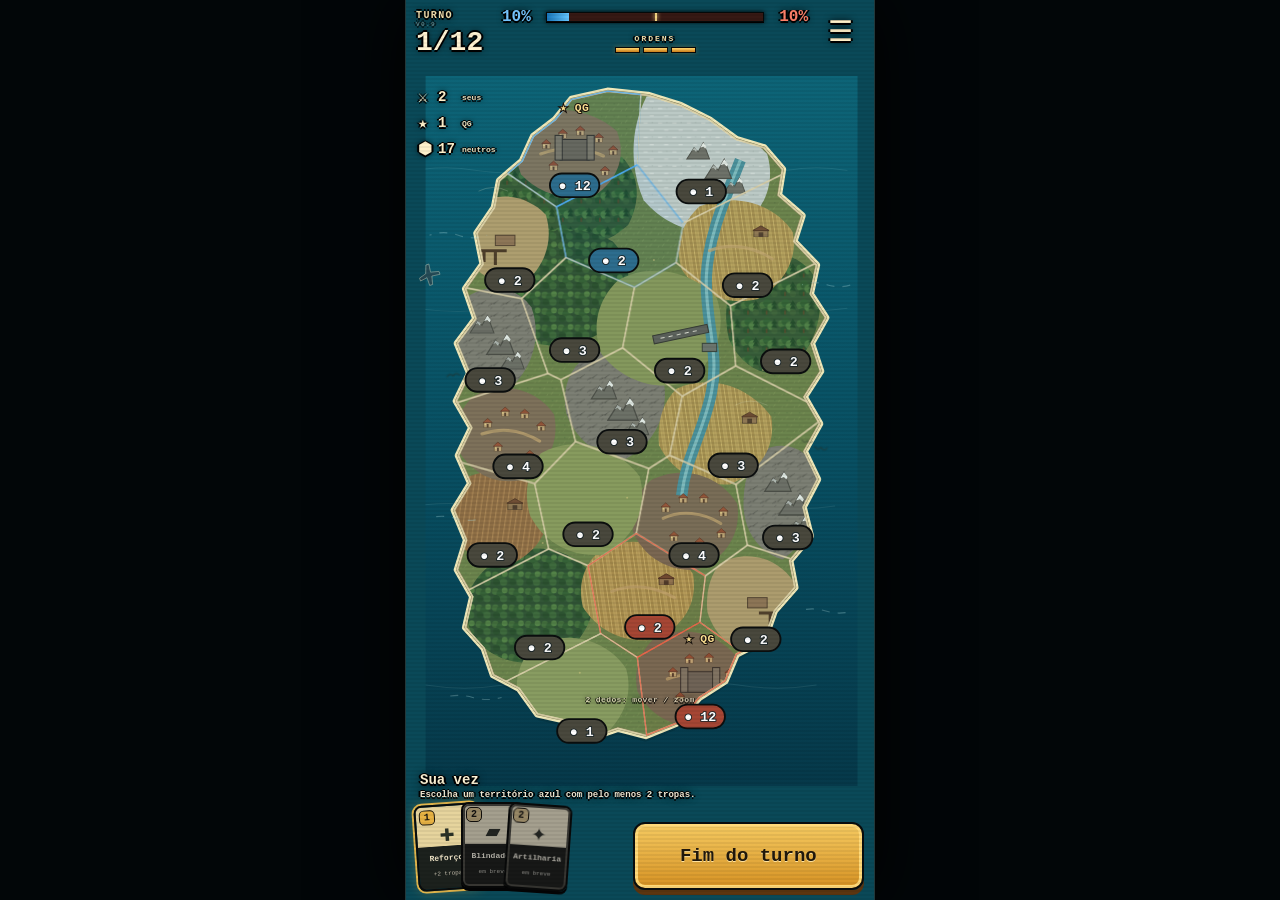
==== index.html @ 914a9487 "V0.9: publicar prototipo de mapa estatico" ====
<!doctype html>
<html lang="pt-BR">
<head>
  <meta charset="utf-8" />
  <meta name="viewport" content="width=device-width, initial-scale=1, viewport-fit=cover" />
  <meta name="theme-color" content="#07141a" />
  <title>FronteiraTurno — V0.9</title>
  <link rel="stylesheet" href="./styles/main.css?v=0.9" />
  <link rel="stylesheet" href="./styles/hud-lite.css?v=0.9" />
  <link rel="stylesheet" href="./styles/map-v07.css?v=0.9" />
  <link rel="stylesheet" href="./styles/map-v071.css?v=0.9" />
  <link rel="stylesheet" href="./styles/map-v08.css?v=0.9" />
  <link rel="stylesheet" href="./styles/map-v081.css?v=0.9" />
  <link rel="stylesheet" href="./styles/map-v082.css?v=0.9" />
  <link rel="stylesheet" href="./styles/map-v09.css?v=0.9" />
</head>
<body>
  <main class="game-shell" id="game">
    <section class="battlefield-panel">
      <div class="map-frame" id="mapFrame">
        <svg id="battleMap" viewBox="0 0 420 690" preserveAspectRatio="xMidYMid meet" role="img" aria-label="Mapa estratégico"></svg>
        <div class="gesture-hint">2 dedos: mover / zoom</div>
      </div>
    </section>

    <header class="hud-top" id="hudTop">
      <section class="turn-card">
        <span>TURNO <em class="build-id">V0.9</em></span>
        <strong id="turnLabel">1/12</strong>
      </section>
      <section class="war-meter" aria-label="Controle territorial">
        <div class="war-score-row">
          <strong class="blue-score" id="blueScore">0%</strong>
          <div class="war-bar"><i id="warBlue"></i><b></b></div>
          <strong class="red-score" id="redScore">0%</strong>
        </div>
        <div class="orders-wrap"><span>ORDENS</span><div class="orders" id="orders"></div></div>
      </section>
      <button class="menu-button" type="button" aria-label="Menu">☰</button>
    </header>

    <section class="objective-strip" id="objectiveStrip" aria-label="Resumo da batalha">
      <div><span>⚔</span><b id="ownedCount">0</b><small>seus</small></div>
      <div><span>★</span><b id="hqCount">1</b><small>QG</small></div>
      <div><span>⬢</span><b id="neutralCount">0</b><small>neutros</small></div>
    </section>

    <section class="action-panel" id="actionPanel">
      <div class="action-copy"><strong id="actionTitle">Sua vez</strong><span id="actionText">Escolha um território azul com pelo menos 2 tropas.</span></div>
      <div class="chance" id="chanceBox" hidden><small>CHANCE</small><strong id="chanceText">—</strong></div>
      <div class="attack-strength" id="attackStrength" hidden>
        <label for="attackTroops">Enviar <strong id="attackTroopsValue">1</strong> de <span id="attackTroopsMax">1</span></label>
        <input id="attackTroops" type="range" min="1" max="1" value="1" step="1" aria-label="Quantidade de tropas movimentadas" />
      </div>
      <button id="attackBtn" class="attack-button" type="button" hidden>ATACAR</button>
    </section>

    <section class="bottom-dock" id="bottomDock">
      <div class="hand" aria-label="Cartas">
        <button class="card card-reinforce" id="reinforceCard" type="button"><span class="cost">1</span><span class="art">✚</span><strong>Reforços</strong><small>+2 tropas</small></button>
        <button class="card" type="button" disabled><span class="cost">2</span><span class="art">▰</span><strong>Blindados</strong><small>em breve</small></button>
        <button class="card" type="button" disabled><span class="cost">2</span><span class="art">✦</span><strong>Artilharia</strong><small>em breve</small></button>
      </div>
      <button id="endTurnBtn" class="end-turn" type="button">Fim do turno</button>
    </section>

    <div class="toast" id="toast" role="status" aria-live="polite"></div>
  </main>
  <script type="module" src="./src/main.js?v=0.9"></script>
</body>
</html>
---- styles/main.css ----
:root{--bg:#061117;--panel:#10191b;--ink:#f4e8c6;--gold:#efb642;--blue:#4faef7;--red:#ed674b}
*{box-sizing:border-box}html,body{margin:0;width:100%;height:100%;overflow:hidden;background:#050c10;color:var(--ink);font-family:"Courier New",monospace}button{font:inherit}body{display:flex;justify-content:center;background:#020608}
.game-shell{width:min(100%,470px);height:100vh;height:100dvh;position:relative;overflow:hidden;background:#073d4b;border-inline:1px solid #22383a;box-shadow:0 0 70px #000}.game-shell:before{content:"";position:absolute;inset:0;pointer-events:none;opacity:.055;background-image:linear-gradient(transparent 50%,#000 50%);background-size:100% 4px;z-index:60}
.battlefield-panel,.map-frame{position:absolute;inset:0;overflow:hidden;overscroll-behavior:none}.battlefield-panel{z-index:1;background:#0a4958}.map-frame{isolation:isolate}.map-frame svg{display:block;width:100%;height:100%;touch-action:none;background:#0a4958;contain:layout paint style;user-select:none;-webkit-user-select:none}.map-frame svg.pinching{cursor:grabbing}
.hud-top{position:absolute;z-index:30;top:max(8px,env(safe-area-inset-top));left:8px;right:8px;display:grid;grid-template-columns:88px 1fr 52px;gap:8px;padding:0;pointer-events:auto}.turn-card,.menu-button,.war-meter,.objective-strip>div,.action-panel,.card,.end-turn{border:2px solid #090d0e;box-shadow:inset 0 0 0 2px #4a4939,0 3px 0 #040607}.turn-card{background:linear-gradient(#1a272af2,#121b1ef2);border-radius:10px;padding:7px;text-align:center;backdrop-filter:blur(2px)}.turn-card span{display:block;font-size:9px;letter-spacing:1.8px;color:#cdbd91}.turn-card .build-id{display:block;font-style:normal;font-size:7px;color:#7f9d9f;margin-top:1px}.turn-card strong{font-size:27px;line-height:1.05}.war-meter{background:linear-gradient(#121d20f2,#0e1719f2);border-radius:10px;padding:8px;backdrop-filter:blur(2px)}.war-score-row{display:grid;grid-template-columns:44px 1fr 44px;gap:6px;align-items:center}.blue-score{color:#77c5ff}.red-score{color:#ff8069;text-align:right}.war-bar{height:13px;border:2px solid #050909;background:#371914;position:relative;overflow:hidden;box-shadow:inset 0 0 8px #000}.war-bar i{display:block;height:100%;background:linear-gradient(90deg,#1876bb,#65c6ff)}.war-bar b{position:absolute;left:50%;top:-2px;width:2px;height:13px;background:#f5d783;box-shadow:0 0 4px #f5d783}.orders-wrap{text-align:center;margin-top:5px}.orders-wrap>span{font-size:9px;color:#cdbd91;letter-spacing:2px}.orders{display:flex;justify-content:center;gap:3px}.orders i{width:28px;height:7px;background:#313431;border:1px solid #070909}.orders i.filled{background:linear-gradient(#ffd56e,#d9861c);box-shadow:0 0 5px #e8a83255}.menu-button{height:48px;align-self:center;border-radius:10px;background:linear-gradient(#1b2221f2,#111817f2);color:#f1ddaa;font-size:24px;backdrop-filter:blur(2px)}
.objective-strip{position:absolute;z-index:28;top:96px;left:10px;display:grid;gap:5px;width:122px;padding:0;pointer-events:none}.objective-strip>div{background:#10191be8;border-radius:8px;padding:5px 7px;display:grid;grid-template-columns:20px 24px 1fr;align-items:center;gap:3px;font-size:11px;backdrop-filter:blur(2px)}.objective-strip small{font-size:8px;color:#bbb99f;white-space:nowrap}
.map-controls{position:absolute;z-index:35;right:9px;top:50%;transform:translateY(-50%);display:grid;gap:5px;justify-items:center}.map-controls button{width:46px;height:48px;border:2px solid #050707;border-radius:9px;background:#111817e8;color:#f5e9ca;font-size:26px;font-weight:900;box-shadow:inset 0 0 0 2px #3d433d,0 3px 0 #020303}.map-controls button:disabled{opacity:.35}.map-controls output{min-width:46px;padding:4px 3px;border-radius:6px;background:#0c1416d9;border:1px solid #41473f;color:#d8c99d;font-size:9px;text-align:center;box-shadow:0 2px 0 #020303}.gesture-hint{position:absolute;z-index:22;left:50%;bottom:194px;transform:translateX(-50%);padding:4px 8px;border-radius:12px;background:#061014a8;border:1px solid #60716c;color:#d7d2b9;font-size:8px;letter-spacing:.4px;pointer-events:none;opacity:.72;white-space:nowrap}
.action-panel{position:absolute;z-index:25;left:10px;right:10px;bottom:102px;min-height:62px;border-radius:11px;background:linear-gradient(#18333be8,#10242ae8);padding:9px 10px;display:grid;grid-template-columns:1fr auto auto;align-items:center;gap:8px;backdrop-filter:blur(2px)}.action-copy strong{display:block;color:#fff3d1;font-size:13px}.action-copy span{display:block;font-size:9px;color:#b9c5bd;margin-top:3px;line-height:1.3}.chance{background:#091214;border:1px solid #3d4b48;border-radius:7px;padding:5px 9px;text-align:center}.chance small{display:block;font-size:7px;color:#aaa}.chance strong{color:#ffd66f}.attack-button{height:42px;border:2px solid #1e0d07;border-radius:8px;background:linear-gradient(#e8653f,#a93222);color:white;font-weight:900;padding:0 13px;box-shadow:inset 0 0 0 2px #ff9877,0 3px 0 #130705}
.bottom-dock{position:absolute;z-index:26;left:10px;right:10px;bottom:max(10px,env(safe-area-inset-bottom));display:grid;grid-template-columns:1fr 1.12fr;gap:10px;align-items:end}.hand{display:flex;align-items:flex-end}.card{width:64px;height:86px;margin-right:-19px;border-radius:8px;background:linear-gradient(#e6d49d 0 48%,#1c211d 49%);color:#f2e7c9;position:relative;transform:rotate(-4deg);padding:4px;border:2px solid #0a0c0c}.card:nth-child(2){transform:translateY(-2px)}.card:nth-child(3){transform:rotate(4deg)}.card:disabled{filter:saturate(.4) brightness(.75)}.card .cost{position:absolute;top:3px;left:3px;background:#e8b344;color:#1b1710;border:1px solid #18130a;border-radius:5px;padding:1px 4px;font-weight:bold;font-size:10px}.card .art{display:grid;place-items:center;height:38px;color:#2a3127;font-size:25px}.card strong{font-size:8px;display:block}.card small{font-size:6px;color:#bfb9a8}.card-reinforce:not(:disabled){box-shadow:0 0 0 2px #e3b64c,0 0 13px #e3b64c55}.end-turn{min-height:68px;border-radius:12px;background:linear-gradient(#f5ca61,#d69223);color:#21180b;font-weight:900;font-size:19px;text-shadow:0 1px #ffe3a0;box-shadow:inset 0 0 0 3px #ffd978,0 5px 0 #5c3510}.end-turn:disabled{filter:grayscale(.7) brightness(.7)}
.wave{fill:none;stroke:#83d2d8;stroke-width:1;opacity:.13;stroke-dasharray:22 14;animation:waveDrift 11s linear infinite}.island-shadow-under{fill:#00171d;opacity:.42}.island-shadow{fill:#5f604b;stroke:#d9d0a5;stroke-width:4;vector-effect:non-scaling-stroke}.coast-foam{fill:none;stroke:#c8f3ef;stroke-width:2;stroke-dasharray:4 5;opacity:.78;vector-effect:non-scaling-stroke}.territory{cursor:pointer;outline:none}.territory-shape{stroke-width:2.4;vector-effect:non-scaling-stroke;transition:stroke-width .12s,stroke-opacity .12s}.owner-tint{opacity:.12;pointer-events:none}.territory-shape.selected{stroke:#fff2ae;stroke-width:5}.territory-shape.valid-target{stroke-dasharray:7 4;animation:targetPulse 1s ease-in-out infinite alternate}.frontline{stroke:#f0b953;stroke-width:2;stroke-dasharray:4 5;opacity:.5;pointer-events:none}.tree{fill:#173d25;stroke:#0b2416;stroke-width:1.5}.building{fill:#b29b76;stroke:#473e32;stroke-width:1.5}.dock{stroke:#312b20;stroke-width:5}.farmline{fill:none;stroke:#554f26;stroke-width:1.8;opacity:.62}.mountain{fill:#949f9d;stroke:#4f5958;stroke-width:1.7}.scrub{fill:#2d4a27}.troop-badge{stroke:#0b0e0e;stroke-width:2}.owner-blue{fill:#2d6d8e}.owner-red{fill:#a64634}.owner-neutral{fill:#49483d}.troop-text{fill:white;font-weight:900;font-size:14px;paint-order:stroke;stroke:#172326;stroke-width:1.7px}.hq-star{fill:#ffe394;font-weight:bold;font-size:12px;paint-order:stroke;stroke:#19120a;stroke-width:3px}.attack-arrow{fill:none;stroke:#7ad4ff;stroke-width:8;stroke-linecap:round;stroke-dasharray:15 7;animation:attackFlow 1.2s linear infinite;pointer-events:none}
.toast{position:absolute;left:50%;bottom:180px;transform:translate(-50%,15px);z-index:50;width:max-content;max-width:86%;padding:9px 12px;border:2px solid #071011;border-radius:8px;background:#14343bdd;color:#f5edcf;font-size:11px;opacity:0;pointer-events:none;transition:.18s}.toast.show{opacity:1;transform:translate(-50%,0)}
@keyframes waveDrift{to{stroke-dashoffset:-72}}@keyframes targetPulse{from{stroke-opacity:.6}to{stroke-opacity:1}}@keyframes attackFlow{to{stroke-dashoffset:-44}}.app-paused .wave,.app-paused .territory-shape.valid-target,.app-paused .attack-arrow{animation-play-state:paused!important}.app-paused *{transition:none!important}@media(prefers-reduced-motion:reduce){.wave,.territory-shape.valid-target,.attack-arrow{animation:none}}@media(max-width:360px){.hud-top{grid-template-columns:76px 1fr 45px}.objective-strip{top:92px;width:110px}.map-controls{right:6px}.map-controls button{width:42px;height:44px}.action-panel{left:6px;right:6px;bottom:96px;grid-template-columns:1fr auto}.attack-button{grid-column:1/-1;width:100%}.bottom-dock{left:6px;right:6px}.card{width:58px;height:80px}.end-turn{font-size:17px}.gesture-hint{bottom:184px}}
---- styles/hud-lite.css ----
/* V0.6 — HUD leve: informação solta sobre o mapa, sem caixas desnecessárias */

.turn-card,
.war-meter,
.objective-strip > div,
.action-panel {
  border: 0 !important;
  background: transparent !important;
  box-shadow: none !important;
  backdrop-filter: none !important;
}

.hud-top {
  grid-template-columns: 76px 1fr 46px;
  gap: 8px;
  left: 10px;
  right: 10px;
  align-items: start;
}

.turn-card {
  padding: 2px 0 0 !important;
  text-align: left;
  min-width: 0;
  text-shadow: 0 2px 0 #000,2px 0 0 #000,-2px 0 0 #000,0 -2px 0 #000,0 0 7px #000;
}
.turn-card span {font-size:10px;letter-spacing:1.4px;color:#f2dfad;font-weight:900}
.turn-card .build-id {font-size:6px;opacity:.72;margin-top:0}
.turn-card strong {display:block;margin-top:1px;font-size:28px;line-height:.98;color:#fff3d3}

.war-meter {padding:1px 2px 0 !important;text-shadow:0 2px 0 #000,2px 0 0 #000,-2px 0 0 #000,0 0 6px #000}
.war-score-row {grid-template-columns:39px 1fr 39px;gap:5px}
.blue-score,.red-score {font-size:16px;line-height:1}
.war-bar {height:10px;border-width:1px;box-shadow:0 1px 0 #000,0 0 5px #000}
.war-bar b {height:10px}
.orders-wrap {margin-top:3px}
.orders-wrap > span {font-size:8px;color:#f2dfad;font-weight:900}
.orders {gap:3px;margin-top:1px}
.orders i {width:25px;height:6px;box-shadow:0 1px 2px #000}

.menu-button {
  width:44px;height:44px;border:0 !important;background:transparent !important;box-shadow:none !important;
  backdrop-filter:none !important;font-size:28px;color:#fff0c8;
  text-shadow:0 2px 0 #000,2px 0 0 #000,-2px 0 0 #000,0 0 7px #000;
}

.objective-strip {top:86px;left:12px;width:auto;gap:4px}
.objective-strip > div {
  padding:0 !important;min-height:22px;grid-template-columns:18px 22px auto;gap:2px;color:#fff1cb;font-weight:900;
  text-shadow:0 2px 0 #000,2px 0 0 #000,-2px 0 0 #000,0 -1px 0 #000,0 0 6px #000;
}
.objective-strip > div > span {font-size:16px}
.objective-strip > div > b {font-size:14px}
.objective-strip small {font-size:8px;color:#efe3c0}

.action-panel {
  left:14px;right:14px;bottom:98px;min-height:0;padding:0 !important;gap:5px 8px;align-items:end;
  grid-template-columns:1fr auto;
  text-shadow:0 2px 0 #000,2px 0 0 #000,-2px 0 0 #000,0 -1px 0 #000,0 0 8px #000;
}
.action-copy {min-width:0}
.action-copy strong {font-size:14px;color:#fff5d7}
.action-copy span {margin-top:2px;font-size:9px;color:#f1ead5;font-weight:700}
.chance {border:0;background:transparent;border-radius:0;padding:0 3px;box-shadow:none;align-self:start}
.chance small {color:#e9dcc0;text-shadow:inherit}
.chance strong {font-size:18px;color:#ff6654;text-shadow:inherit}

.attack-strength {
  grid-column:1 / -1;
  display:grid;
  grid-template-columns:auto minmax(0,1fr);
  align-items:center;
  gap:9px;
  width:100%;
  margin-top:2px;
}
.attack-strength[hidden] {display:none !important}
.attack-strength label {
  white-space:nowrap;
  font-size:10px;
  color:#fff0ce;
  font-weight:900;
  text-shadow:0 2px 0 #000,1px 0 0 #000,-1px 0 0 #000,0 0 5px #000;
}
.attack-strength label strong {font-size:13px;color:#ffd66f}
.attack-strength input[type="range"] {
  width:100%;
  min-width:0;
  height:30px;
  margin:0;
  padding:0;
  background:transparent;
  accent-color:#efb642;
  touch-action:pan-x;
}
.attack-strength input[type="range"]:disabled {
  opacity:.45;
  pointer-events:none;
}
.attack-strength input[type="range"]::-webkit-slider-runnable-track {
  height:7px;
  background:#0b0d0d;
  border:1px solid #020303;
  box-shadow:0 1px 0 #f0e3bd55,0 2px 4px #000;
}
.attack-strength input[type="range"]::-webkit-slider-thumb {
  -webkit-appearance:none;
  appearance:none;
  width:24px;
  height:30px;
  margin-top:-12px;
  border-radius:5px;
  border:2px solid #6b4212;
  background:#f1c358;
  box-shadow:inset 0 0 0 2px #ffe28c,0 2px 3px #000;
}
.attack-strength input[type="range"]::-moz-range-track {
  height:7px;background:#0b0d0d;border:1px solid #020303;box-shadow:0 1px 0 #f0e3bd55,0 2px 4px #000;
}
.attack-strength input[type="range"]::-moz-range-thumb {
  width:20px;height:26px;border-radius:5px;border:2px solid #6b4212;background:#f1c358;box-shadow:inset 0 0 0 2px #ffe28c,0 2px 3px #000;
}

.attack-button {
  grid-column:2;
  justify-self:end;
  min-width:122px;
  box-shadow:0 3px 0 #130705,0 0 7px #0009;
}

.gesture-hint {
  background:transparent;border:0;padding:2px 5px;color:#f4ead0;font-weight:700;
  text-shadow:0 2px 0 #000,1px 0 0 #000,-1px 0 0 #000,0 0 5px #000;
}

@media (max-width:360px) {
  .hud-top {grid-template-columns:68px 1fr 42px}
  .turn-card strong {font-size:25px}
  .objective-strip {top:82px;left:9px}
  .action-panel {left:9px;right:9px;bottom:92px}
  .attack-strength {grid-template-columns:88px minmax(0,1fr);gap:6px}
  .attack-strength label {font-size:9px}
  .attack-button {min-width:108px}
}
---- styles/map-v07.css ----
/* V0.7 — primeira camada visual do mapa orgânico */

.territory-shape{
  stroke-width:2.15;
  stroke-linejoin:round;
  filter:drop-shadow(0 1px 0 #15251f66);
}
.owner-tint{opacity:.075}
.territory-shape.selected{
  stroke:#fff1a3;
  stroke-width:4.2;
}
.territory-shape.valid-target{
  stroke-dasharray:6 4;
}
.terrain-decor{
  pointer-events:none;
  image-rendering:pixelated;
}
.ground-speck{
  fill:#ede4bd;
  opacity:.11;
}
.tree-trunk{fill:#4a3824}
.tree-crown{
  fill:#173e25;
  stroke:#0d2918;
  stroke-width:1.05;
  stroke-linejoin:round;
}
.house-wall{
  fill:#bba376;
  stroke:#554532;
  stroke-width:1;
}
.house-roof{
  stroke:#4c2e24;
  stroke-width:1;
  stroke-linejoin:round;
}
.roof-warm{fill:#8e4c32}
.roof-dark{fill:#5d5143}
.house-door{fill:#4d392a}
.local-road{
  fill:none;
  stroke:#cfb27c;
  stroke-width:4.6;
  stroke-linecap:round;
  opacity:.66;
}
.local-road.faint{
  stroke-width:3.4;
  opacity:.34;
}
.field-patch{
  stroke:#6a5d2e;
  stroke-width:1;
}
.field-0{fill:#b7a251}
.field-1{fill:#8f8344}
.field-line{
  stroke:#d7c979;
  stroke-width:.8;
  opacity:.58;
}
.mountain-main{
  fill:#878d86;
  stroke:#4c524f;
  stroke-width:1.25;
  stroke-linejoin:round;
}
.mountain-shadow{fill:#5e6561;opacity:.85}
.snow-cap{
  fill:#dfe8e5;
  stroke:#879592;
  stroke-width:.65;
}
.snow-rock{fill:#7e8987}
.rock-chip{
  fill:#5d625e;
  stroke:#3f4541;
  stroke-width:.7;
}
.bush{fill:#35582f;stroke:#263e23;stroke-width:.7}

.dock-main,.dock-pier{
  fill:none;
  stroke:#473a28;
  stroke-width:4.2;
  stroke-linecap:square;
}
.dock-pier{stroke-width:2.3}
.port-flag{
  fill:#dbc77c;
  stroke:#4b3d29;
  stroke-width:1.2;
}

.hq-base{
  stroke:#2a2118;
  stroke-width:1.5;
}
.hq-blue{fill:#526c74}
.hq-red{fill:#72534a}
.hq-tower{
  fill:#82745d;
  stroke:#352c24;
  stroke-width:1.2;
}
.hq-roof{fill:#4f4336;stroke:#2c251f;stroke-width:1}
.hq-gate{fill:#241f1c}
.hq-flag{stroke:#33281f;stroke-width:1.2}
.hq-flag-blue{fill:#5bbcff}
.hq-flag-red{fill:#ef735d}

.sea-rock{
  fill:#3c5a5c;
  stroke:#9cc8c4;
  stroke-width:1.2;
  opacity:.82;
}
.foam-mini{
  fill:none;
  stroke:#d3f3ec;
  stroke-width:1.1;
  opacity:.68;
}
.island-shadow-under{opacity:.5}
.island-shadow{
  fill:#5c604d;
  stroke:#d7d0a8;
  stroke-width:3.2;
}
.coast-foam{
  stroke:#d7f5ef;
  stroke-width:1.8;
  stroke-dasharray:3 5;
  opacity:.84;
}
.wave{
  opacity:.105;
  stroke-width:.9;
}
.frontline{
  stroke-width:1.6;
  opacity:.45;
}
.troop-badge{
  stroke-width:1.8;
  filter:drop-shadow(0 2px 1px #0008);
}
.troop-text{
  font-size:13px;
}
.hq-star{
  font-size:11px;
  letter-spacing:.5px;
}
.attack-arrow.transfer-arrow{
  stroke:#9eea7b;
}
---- styles/map-v071.css ----
/* V0.7.1 — sprites externos de terreno */
.terrain-sprite{
  pointer-events:none;
  image-rendering:pixelated;
  shape-rendering:crispEdges;
  filter:drop-shadow(0 2px 0 #10201888);
}
.sprite-hq{filter:drop-shadow(0 3px 1px #0009)}
.sprite-city,.sprite-port{filter:drop-shadow(0 2px 0 #2c241d88)}
.sprite-forest{filter:drop-shadow(0 2px 0 #07170d77)}
.sprite-farm{filter:drop-shadow(0 1px 0 #4b3f2188)}
.sprite-rock,.sprite-snow{filter:drop-shadow(0 2px 0 #30383488)}
.sprite-plains{opacity:.92}

/* O sprite deve enriquecer o terreno sem competir com o contador. */
.terrain-decor{pointer-events:none}
.troop-badge,.troop-text,.hq-star{pointer-events:none}
---- styles/map-v08.css ----
/* V0.8 — território como ambiente, não como sprite central */
.territory-base{shape-rendering:geometricPrecision}
.territory-border{
  stroke-width:1.35;
  stroke-linejoin:round;
  vector-effect:non-scaling-stroke;
  opacity:.82;
}
.territory-border.selected{
  stroke:#fff0a0;
  stroke-width:3.6;
  opacity:1;
}
.territory-border.valid-target{
  stroke-dasharray:5 4;
  stroke-width:2.2;
  animation:targetPulse 1s ease-in-out infinite alternate;
}
.owner-tint{opacity:.055}

.terrain-patch{fill:#e1d1a0;pointer-events:none}
.patch-earth,.patch-mud{fill:#302f24}
.patch-grass{fill:#c8d191}
.patch-loam{fill:#d3bd6d}
.patch-dirt,.patch-clay{fill:#b7825d}
.patch-sand{fill:#e4cf92}
.patch-rock{fill:#4b4d49}
.patch-snow{fill:#eef5f1}

.crop-row{
  stroke:#d7c478;
  stroke-width:1.05;
  opacity:.34;
  vector-effect:non-scaling-stroke;
}
.snow-speck{fill:#f5fbf8;opacity:.36}

.mini-mountain{
  fill:#7b7e75;
  stroke:#50534e;
  stroke-width:.9;
  stroke-linejoin:round;
}
.mini-mountain.mini-snow{fill:#8a9592}
.mini-snowcap{fill:#e8f0ed;stroke:#8d9996;stroke-width:.45}

.industrial-block{
  fill:#6f6858;
  stroke:#3c3a33;
  stroke-width:1;
}
.smokestack{
  fill:#554d43;
  stroke:#342f2a;
  stroke-width:.8;
}
.runway{
  fill:#555b58;
  stroke:#2b302f;
  stroke-width:1.2;
}
.runway-mark{
  stroke:#d8d8c8;
  stroke-width:1.1;
  stroke-dasharray:5 4;
}
.hangar{
  fill:#66706c;
  stroke:#323a37;
  stroke-width:1;
}
.local-dock{
  fill:none;
  stroke:#4a3b28;
  stroke-width:4.2;
  stroke-linecap:square;
}
.warehouse{
  fill:#8a7456;
  stroke:#4f402f;
  stroke-width:1;
}

.v08-hq{
  stroke:#2c2922;
  stroke-width:1.3;
}
.v08-hq.friendly{fill:#4e6974}
.v08-hq.enemy{fill:#735047}
.v08-hq-tower{
  fill:#81745e;
  stroke:#372f27;
  stroke-width:1;
}
.v08-hq-flag{
  stroke:#3b3025;
  stroke-width:1.2;
}
.v08-hq-flag.friendly{fill:#55b9ff}
.v08-hq-flag.enemy{fill:#ef6b58}

.world-road-shadow,.world-road,.world-rail-bed,.world-rail{
  fill:none;
  pointer-events:none;
  vector-effect:non-scaling-stroke;
  stroke-linecap:round;
  stroke-linejoin:round;
}
.world-road-shadow{
  stroke:#443726;
  stroke-width:6;
  opacity:.42;
}
.world-road{
  stroke:#c0a36d;
  stroke-width:3.2;
  opacity:.72;
}
.world-rail-bed{
  stroke:#3e3c36;
  stroke-width:4.5;
  opacity:.65;
}
.world-rail{
  stroke:#b9b5a4;
  stroke-width:1.45;
  stroke-dasharray:2.6 4.6;
  opacity:.88;
}

/* A infraestrutura e a vegetação ficam abaixo dos contadores. */
.terrain-decor,.world-road,.world-road-shadow,.world-rail,.world-rail-bed{pointer-events:none}
.troop-badge{filter:drop-shadow(0 2px 1px #0009)}
.hq-star{paint-order:stroke;stroke:#19130d;stroke-width:3px}

@media(max-width:360px){
  .territory-border{stroke-width:1.15}
  .territory-border.selected{stroke-width:3.2}
}
---- styles/map-v081.css ----
/* V0.8.1 — otimização mobile: menos filtros/animações, mesmos biomas */
.v081-crop-fill{opacity:.72;pointer-events:none}
.v081-terrain-layer use{shape-rendering:crispEdges}
.v081-wave{opacity:.075}

/* Seleção continua clara sem blur/filtro GPU. */
.territory-border.selected{
  stroke:#fff0a0;
  stroke-width:3.2;
  opacity:1;
  filter:none;
}
.territory-border.valid-target{
  animation:none;
  stroke-dasharray:5 5;
}

/* Drop-shadows em dezenas de elementos pesam no SVG móvel. */
.troop-badge,
.terrain-sprite,
.sprite-hq,
.sprite-city,
.sprite-port,
.sprite-forest,
.sprite-farm,
.sprite-rock,
.sprite-snow{
  filter:none!important;
}
.hq-star{
  paint-order:stroke;
  stroke:#19130d;
  stroke-width:2px;
}

/* Infraestrutura simples e contínua, sem efeitos extras. */
.world-road-shadow{opacity:.28;stroke-width:5}
.world-road{opacity:.7;stroke-width:3}
.world-rail-bed{opacity:.5;stroke-width:4}
.world-rail{opacity:.8}

@media(max-width:480px){
  .coast-foam{opacity:.58;stroke-dasharray:5 7}
  .wave{opacity:.07}
  .sea-rock{opacity:.68}
  .frontline{opacity:.4}
}
---- styles/map-v082.css ----
/* V0.8.2 — floresta, fazenda e cidade mais vivas sem infraestrutura global */
.v082-terrain-layer use{
  shape-rendering:geometricPrecision;
  pointer-events:none;
}

/* A textura-base fica discreta; a identidade vem das massas internas. */
.terrain-forest{opacity:1}
.terrain-farm{opacity:1}
.terrain-city{opacity:1}

/* Nenhuma linha de infraestrutura global deve aparecer nesta versão. */
.world-road,
.world-road-shadow,
.world-rail,
.world-rail-bed{
  display:none!important;
}

/* Mantém leitura forte no mobile sem efeitos GPU. */
.territory-border{
  stroke-width:1.25;
  opacity:.8;
}
.territory-border.selected{
  stroke-width:3.1;
  filter:none;
}
.territory-border.valid-target{
  animation:none;
  stroke-dasharray:5 5;
}

/* Construções locais têm contraste, mas sem sombra pesada. */
.industrial-block,
.smokestack,
.runway,
.hangar,
.warehouse,
.v08-hq,
.v08-hq-tower{
  vector-effect:non-scaling-stroke;
}

@media(max-width:480px){
  .v082-terrain-layer use{shape-rendering:crispEdges}
  .territory-border{stroke-width:1.1}
  .territory-border.selected{stroke-width:2.8}
  .frontline{opacity:.34}
}
---- styles/map-v09.css ----
/* V0.9 — mapa estático premium + camadas jogáveis leves */
.v09-static-map{pointer-events:none}
.v09-hit-shape{pointer-events:all}
.v09-owner-tint{opacity:.055;pointer-events:none}
.v09-border{
  stroke-width:1.35;
  stroke-linejoin:round;
  vector-effect:non-scaling-stroke;
  opacity:.8;
}
.v09-border.selected{
  stroke:#fff1a3;
  stroke-width:3.25;
  opacity:1;
  filter:none;
}
.v09-border.valid-target{
  stroke-dasharray:5 5;
  stroke-width:2.15;
  opacity:.95;
  animation:none;
}
.v09-frontline{opacity:.34}

/* O ambiente é visual apenas: nenhum elemento intercepta toque. */
.v09-environment{pointer-events:none}
.v09-sea-streak{
  fill:none;
  stroke:#a6d5d8;
  stroke-width:1.15;
  stroke-dasharray:8 8;
  opacity:.32;
  vector-effect:non-scaling-stroke;
}
.v09-wind-line{
  fill:none;
  stroke:#dce6c9;
  stroke-width:1;
  stroke-linecap:round;
  opacity:.12;
  vector-effect:non-scaling-stroke;
}
.v09-plane{opacity:.62}
.v09-plane-body{
  fill:#36434a;
  stroke:#d4d3bd;
  stroke-width:.75;
  vector-effect:non-scaling-stroke;
}
.v09-birds{fill:none;stroke:#26352e;stroke-width:1.1;stroke-linecap:round;opacity:.56;vector-effect:non-scaling-stroke}

/* A arte é estática e os overlays não recebem filtros pesados. */
.v09-static-layer,.v09-interaction-layer,.v09-border-layer,.v09-frontline-layer,.v09-action-layer,.v09-badge-layer{filter:none}
.v09-badge-layer .troop-badge{filter:none!important}
.v09-badge-layer .hq-star{paint-order:stroke;stroke:#19130d;stroke-width:2px}

@media(max-width:480px){
  .v09-owner-tint{opacity:.045}
  .v09-border{stroke-width:1.15}
  .v09-border.selected{stroke-width:3}
  .v09-plane{opacity:.52}
  .v09-birds{opacity:.48}
  .v09-sea-streak{opacity:.25}
}
@media(prefers-reduced-motion:reduce){
  .v09-environment{display:none}
}
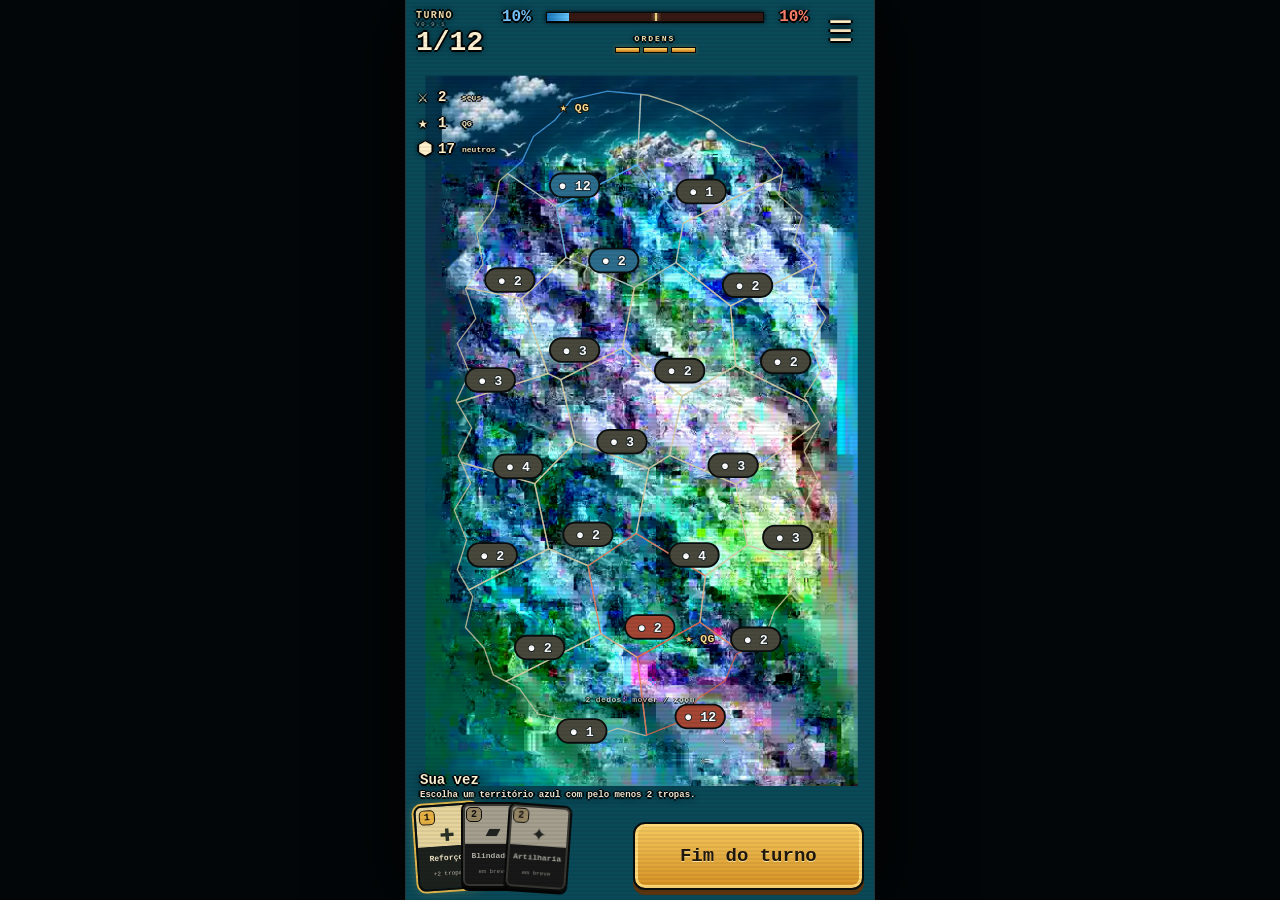
==== commit 95812140: "V0.9.1: publicar mapa premium no jogo" ====
--- a/index.html
+++ b/index.html
@@ -4,15 +4,16 @@
   <meta charset="utf-8" />
   <meta name="viewport" content="width=device-width, initial-scale=1, viewport-fit=cover" />
   <meta name="theme-color" content="#07141a" />
-  <title>FronteiraTurno — V0.9</title>
-  <link rel="stylesheet" href="./styles/main.css?v=0.9" />
-  <link rel="stylesheet" href="./styles/hud-lite.css?v=0.9" />
-  <link rel="stylesheet" href="./styles/map-v07.css?v=0.9" />
-  <link rel="stylesheet" href="./styles/map-v071.css?v=0.9" />
-  <link rel="stylesheet" href="./styles/map-v08.css?v=0.9" />
-  <link rel="stylesheet" href="./styles/map-v081.css?v=0.9" />
-  <link rel="stylesheet" href="./styles/map-v082.css?v=0.9" />
-  <link rel="stylesheet" href="./styles/map-v09.css?v=0.9" />
+  <title>FronteiraTurno — V0.9.1</title>
+  <link rel="stylesheet" href="./styles/main.css?v=0.9.1" />
+  <link rel="stylesheet" href="./styles/hud-lite.css?v=0.9.1" />
+  <link rel="stylesheet" href="./styles/map-v07.css?v=0.9.1" />
+  <link rel="stylesheet" href="./styles/map-v071.css?v=0.9.1" />
+  <link rel="stylesheet" href="./styles/map-v08.css?v=0.9.1" />
+  <link rel="stylesheet" href="./styles/map-v081.css?v=0.9.1" />
+  <link rel="stylesheet" href="./styles/map-v082.css?v=0.9.1" />
+  <link rel="stylesheet" href="./styles/map-v09.css?v=0.9.1" />
+  <link rel="stylesheet" href="./styles/map-v091.css?v=0.9.1" />
 </head>
 <body>
   <main class="game-shell" id="game">
@@ -25,7 +26,7 @@
 
     <header class="hud-top" id="hudTop">
       <section class="turn-card">
-        <span>TURNO <em class="build-id">V0.9</em></span>
+        <span>TURNO <em class="build-id">V0.9.1</em></span>
         <strong id="turnLabel">1/12</strong>
       </section>
       <section class="war-meter" aria-label="Controle territorial">
@@ -66,6 +67,6 @@
 
     <div class="toast" id="toast" role="status" aria-live="polite"></div>
   </main>
-  <script type="module" src="./src/main.js?v=0.9"></script>
+  <script type="module" src="./src/main.js?v=0.9.1"></script>
 </body>
-</html>
+</html>
--- a/styles/map-v091.css
+++ b/styles/map-v091.css
@@ -0,0 +1,29 @@
+/* V0.9.1 — mapa premium raster único + overlays jogáveis */
+.v091-static-map{pointer-events:none;image-rendering:auto}
+.v091-owner-tint{pointer-events:none}
+.v091-border{
+  stroke-width:1.35;
+  stroke-linejoin:round;
+  vector-effect:non-scaling-stroke;
+  opacity:.78;
+}
+.v091-border.selected{
+  stroke:#fff1a3;
+  stroke-width:3.2;
+  opacity:1;
+  filter:none;
+}
+.v091-border.valid-target{
+  stroke-dasharray:5 5;
+  stroke-width:2.1;
+  opacity:.95;
+  animation:none;
+}
+.v091-static-layer,.v091-environment,.v091-interaction-layer,.v091-border-layer,.v091-frontline-layer,.v091-action-layer,.v091-badge-layer{filter:none}
+.v091-environment{display:none}
+.v091-badge-layer .troop-badge{filter:none!important}
+.v091-badge-layer .hq-star{paint-order:stroke;stroke:#19130d;stroke-width:2px}
+@media(max-width:480px){
+  .v091-border{stroke-width:1.15}
+  .v091-border.selected{stroke-width:3}
+}
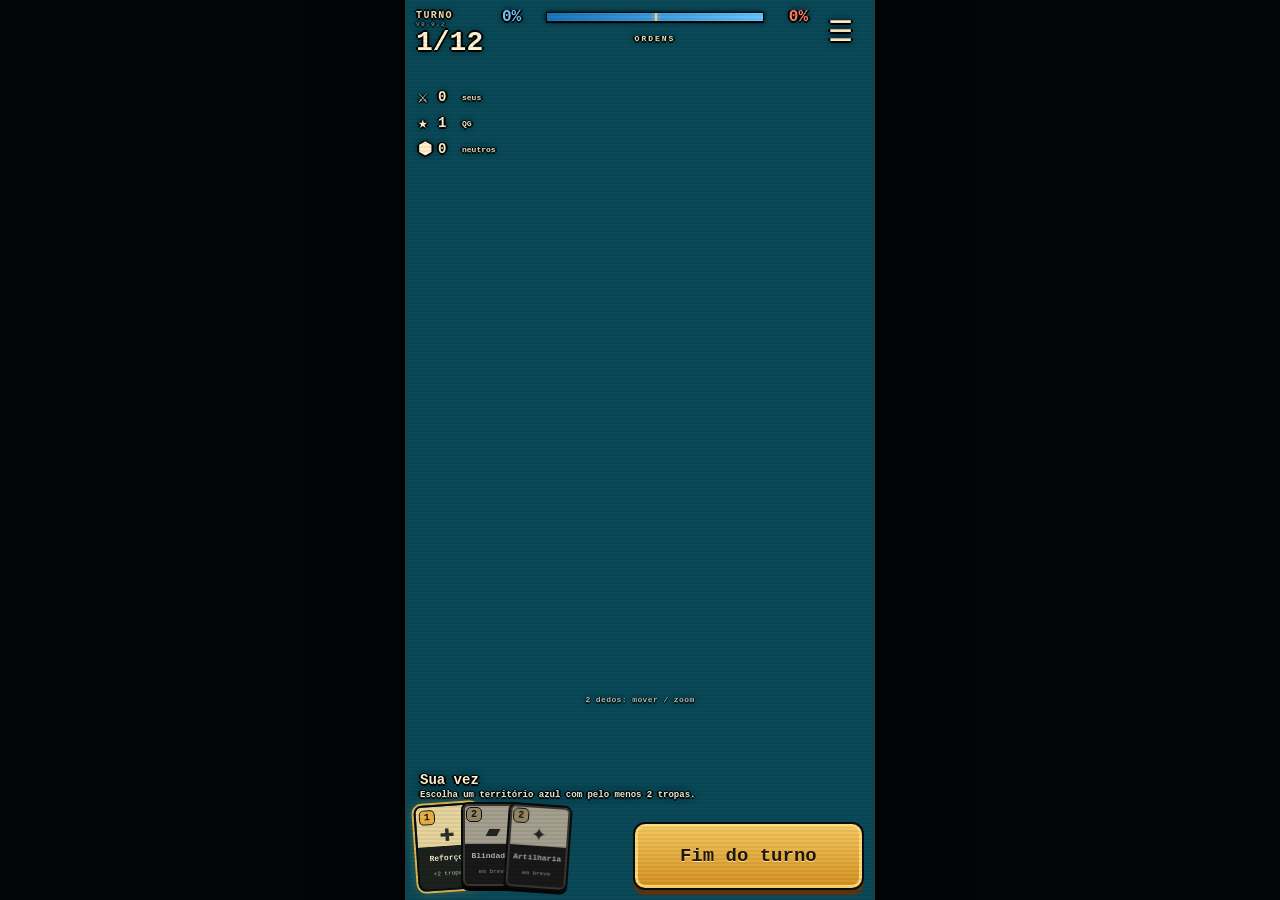
==== commit a7fd6fc0: "V0.9.2: publicar mapa-base único estável" ====
--- a/index.html
+++ b/index.html
@@ -4,16 +4,17 @@
   <meta charset="utf-8" />
   <meta name="viewport" content="width=device-width, initial-scale=1, viewport-fit=cover" />
   <meta name="theme-color" content="#07141a" />
-  <title>FronteiraTurno — V0.9.1</title>
-  <link rel="stylesheet" href="./styles/main.css?v=0.9.1" />
-  <link rel="stylesheet" href="./styles/hud-lite.css?v=0.9.1" />
-  <link rel="stylesheet" href="./styles/map-v07.css?v=0.9.1" />
-  <link rel="stylesheet" href="./styles/map-v071.css?v=0.9.1" />
-  <link rel="stylesheet" href="./styles/map-v08.css?v=0.9.1" />
-  <link rel="stylesheet" href="./styles/map-v081.css?v=0.9.1" />
-  <link rel="stylesheet" href="./styles/map-v082.css?v=0.9.1" />
-  <link rel="stylesheet" href="./styles/map-v09.css?v=0.9.1" />
-  <link rel="stylesheet" href="./styles/map-v091.css?v=0.9.1" />
+  <title>FronteiraTurno — V0.9.2</title>
+  <link rel="stylesheet" href="./styles/main.css?v=0.9.2" />
+  <link rel="stylesheet" href="./styles/hud-lite.css?v=0.9.2" />
+  <link rel="stylesheet" href="./styles/map-v07.css?v=0.9.2" />
+  <link rel="stylesheet" href="./styles/map-v071.css?v=0.9.2" />
+  <link rel="stylesheet" href="./styles/map-v08.css?v=0.9.2" />
+  <link rel="stylesheet" href="./styles/map-v081.css?v=0.9.2" />
+  <link rel="stylesheet" href="./styles/map-v082.css?v=0.9.2" />
+  <link rel="stylesheet" href="./styles/map-v09.css?v=0.9.2" />
+  <link rel="stylesheet" href="./styles/map-v091.css?v=0.9.2" />
+  <link rel="stylesheet" href="./styles/map-v092.css?v=0.9.2" />
 </head>
 <body>
   <main class="game-shell" id="game">
@@ -26,7 +27,7 @@
 
     <header class="hud-top" id="hudTop">
       <section class="turn-card">
-        <span>TURNO <em class="build-id">V0.9.1</em></span>
+        <span>TURNO <em class="build-id">V0.9.2</em></span>
         <strong id="turnLabel">1/12</strong>
       </section>
       <section class="war-meter" aria-label="Controle territorial">
@@ -67,6 +68,6 @@
 
     <div class="toast" id="toast" role="status" aria-live="polite"></div>
   </main>
-  <script type="module" src="./src/main.js?v=0.9.1"></script>
+  <script type="module" src="./src/main-v092.js?v=0.9.2"></script>
 </body>
 </html>
--- a/styles/map-v092.css
+++ b/styles/map-v092.css
@@ -0,0 +1,4 @@
+/* V0.9.2 — mapa-base único e estável */
+.v091-static-map{display:none!important}
+.v092-static-map{pointer-events:none;image-rendering:auto}
+.v091-environment{display:none!important}
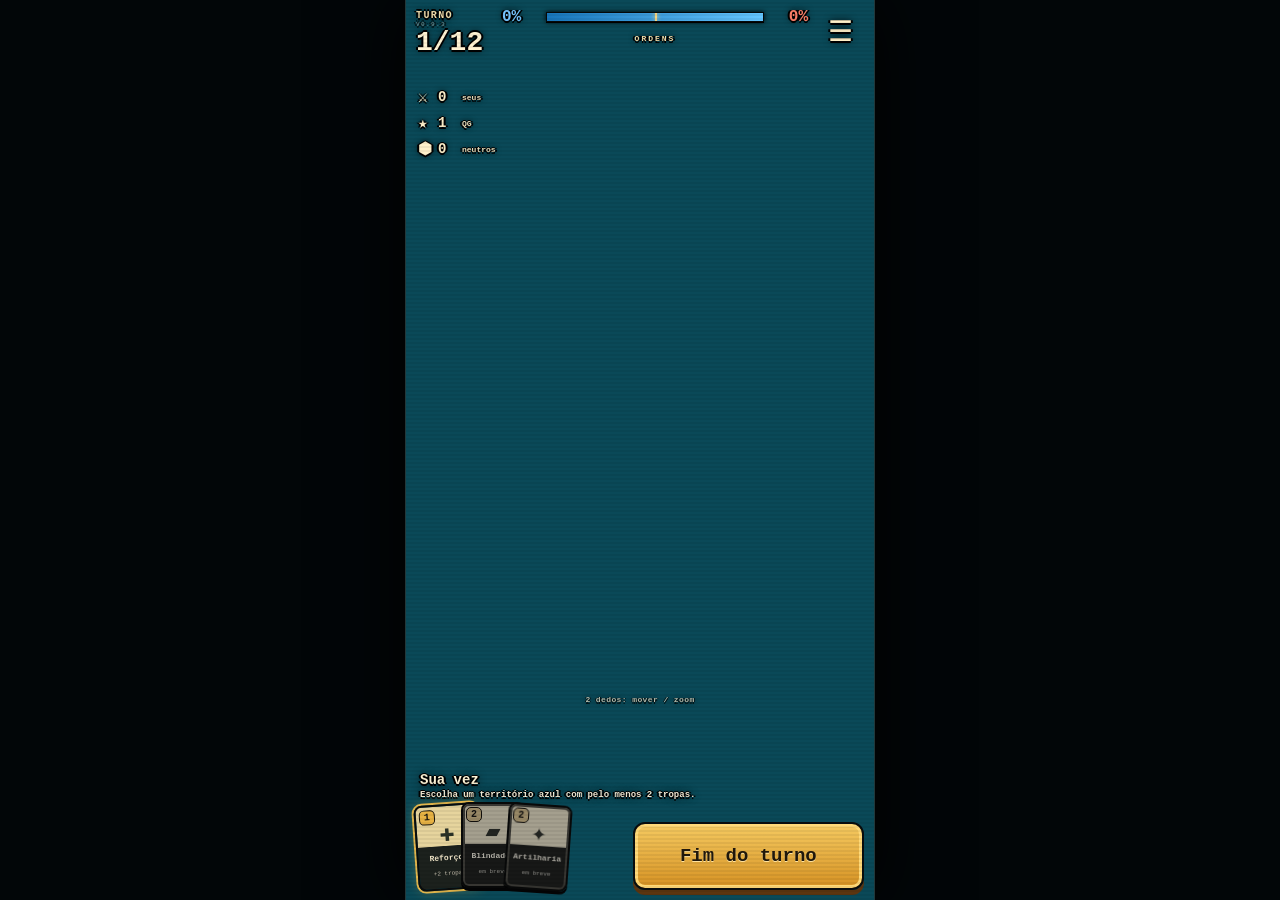
==== commit d5c844c2: "V0.9.3: substituir mapa corrompido por WebP binário real" ====
--- a/index.html
+++ b/index.html
@@ -4,17 +4,17 @@
   <meta charset="utf-8" />
   <meta name="viewport" content="width=device-width, initial-scale=1, viewport-fit=cover" />
   <meta name="theme-color" content="#07141a" />
-  <title>FronteiraTurno — V0.9.2</title>
-  <link rel="stylesheet" href="./styles/main.css?v=0.9.2" />
-  <link rel="stylesheet" href="./styles/hud-lite.css?v=0.9.2" />
-  <link rel="stylesheet" href="./styles/map-v07.css?v=0.9.2" />
-  <link rel="stylesheet" href="./styles/map-v071.css?v=0.9.2" />
-  <link rel="stylesheet" href="./styles/map-v08.css?v=0.9.2" />
-  <link rel="stylesheet" href="./styles/map-v081.css?v=0.9.2" />
-  <link rel="stylesheet" href="./styles/map-v082.css?v=0.9.2" />
-  <link rel="stylesheet" href="./styles/map-v09.css?v=0.9.2" />
-  <link rel="stylesheet" href="./styles/map-v091.css?v=0.9.2" />
-  <link rel="stylesheet" href="./styles/map-v092.css?v=0.9.2" />
+  <title>FronteiraTurno — V0.9.3</title>
+  <link rel="stylesheet" href="./styles/main.css?v=0.9.3" />
+  <link rel="stylesheet" href="./styles/hud-lite.css?v=0.9.3" />
+  <link rel="stylesheet" href="./styles/map-v07.css?v=0.9.3" />
+  <link rel="stylesheet" href="./styles/map-v071.css?v=0.9.3" />
+  <link rel="stylesheet" href="./styles/map-v08.css?v=0.9.3" />
+  <link rel="stylesheet" href="./styles/map-v081.css?v=0.9.3" />
+  <link rel="stylesheet" href="./styles/map-v082.css?v=0.9.3" />
+  <link rel="stylesheet" href="./styles/map-v09.css?v=0.9.3" />
+  <link rel="stylesheet" href="./styles/map-v091.css?v=0.9.3" />
+  <link rel="stylesheet" href="./styles/map-v092.css?v=0.9.3" />
 </head>
 <body>
   <main class="game-shell" id="game">
@@ -27,7 +27,7 @@
 
     <header class="hud-top" id="hudTop">
       <section class="turn-card">
-        <span>TURNO <em class="build-id">V0.9.2</em></span>
+        <span>TURNO <em class="build-id">V0.9.3</em></span>
         <strong id="turnLabel">1/12</strong>
       </section>
       <section class="war-meter" aria-label="Controle territorial">
@@ -68,6 +68,6 @@
 
     <div class="toast" id="toast" role="status" aria-live="polite"></div>
   </main>
-  <script type="module" src="./src/main-v092.js?v=0.9.2"></script>
+  <script type="module" src="./src/main-v093.js?v=0.9.3"></script>
 </body>
-</html>+</html>
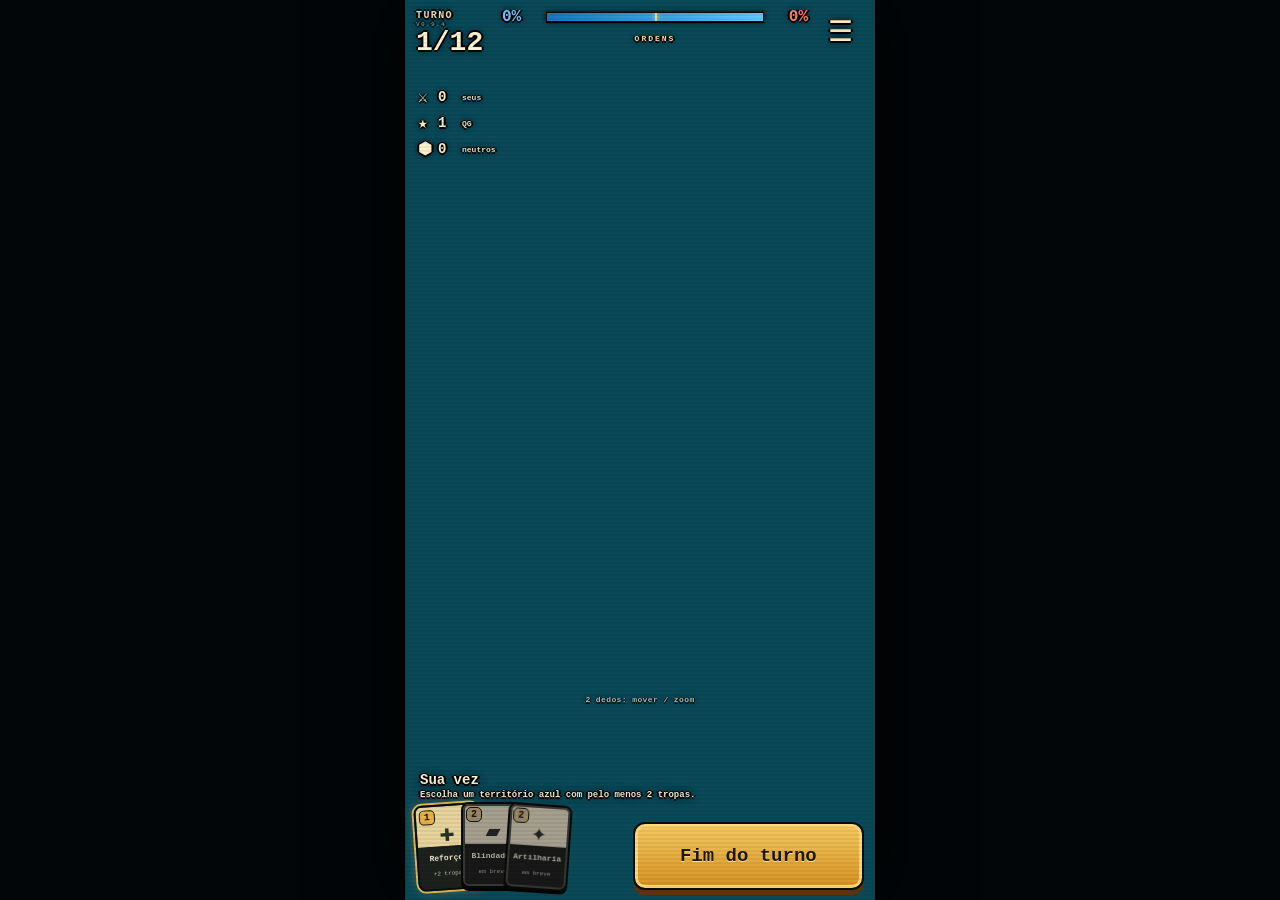
==== commit df03bf84: "V0.9.4: publicar mapa corrigido" ====
--- a/index.html
+++ b/index.html
@@ -4,17 +4,17 @@
   <meta charset="utf-8" />
   <meta name="viewport" content="width=device-width, initial-scale=1, viewport-fit=cover" />
   <meta name="theme-color" content="#07141a" />
-  <title>FronteiraTurno — V0.9.3</title>
-  <link rel="stylesheet" href="./styles/main.css?v=0.9.3" />
-  <link rel="stylesheet" href="./styles/hud-lite.css?v=0.9.3" />
-  <link rel="stylesheet" href="./styles/map-v07.css?v=0.9.3" />
-  <link rel="stylesheet" href="./styles/map-v071.css?v=0.9.3" />
-  <link rel="stylesheet" href="./styles/map-v08.css?v=0.9.3" />
-  <link rel="stylesheet" href="./styles/map-v081.css?v=0.9.3" />
-  <link rel="stylesheet" href="./styles/map-v082.css?v=0.9.3" />
-  <link rel="stylesheet" href="./styles/map-v09.css?v=0.9.3" />
-  <link rel="stylesheet" href="./styles/map-v091.css?v=0.9.3" />
-  <link rel="stylesheet" href="./styles/map-v092.css?v=0.9.3" />
+  <title>FronteiraTurno — V0.9.4</title>
+  <link rel="stylesheet" href="./styles/main.css?v=0.9.4" />
+  <link rel="stylesheet" href="./styles/hud-lite.css?v=0.9.4" />
+  <link rel="stylesheet" href="./styles/map-v07.css?v=0.9.4" />
+  <link rel="stylesheet" href="./styles/map-v071.css?v=0.9.4" />
+  <link rel="stylesheet" href="./styles/map-v08.css?v=0.9.4" />
+  <link rel="stylesheet" href="./styles/map-v081.css?v=0.9.4" />
+  <link rel="stylesheet" href="./styles/map-v082.css?v=0.9.4" />
+  <link rel="stylesheet" href="./styles/map-v09.css?v=0.9.4" />
+  <link rel="stylesheet" href="./styles/map-v091.css?v=0.9.4" />
+  <link rel="stylesheet" href="./styles/map-v092.css?v=0.9.4" />
 </head>
 <body>
   <main class="game-shell" id="game">
@@ -27,7 +27,7 @@
 
     <header class="hud-top" id="hudTop">
       <section class="turn-card">
-        <span>TURNO <em class="build-id">V0.9.3</em></span>
+        <span>TURNO <em class="build-id">V0.9.4</em></span>
         <strong id="turnLabel">1/12</strong>
       </section>
       <section class="war-meter" aria-label="Controle territorial">
@@ -68,6 +68,6 @@
 
     <div class="toast" id="toast" role="status" aria-live="polite"></div>
   </main>
-  <script type="module" src="./src/main-v093.js?v=0.9.3"></script>
+  <script type="module" src="./src/main-v094.js?v=0.9.4"></script>
 </body>
 </html>
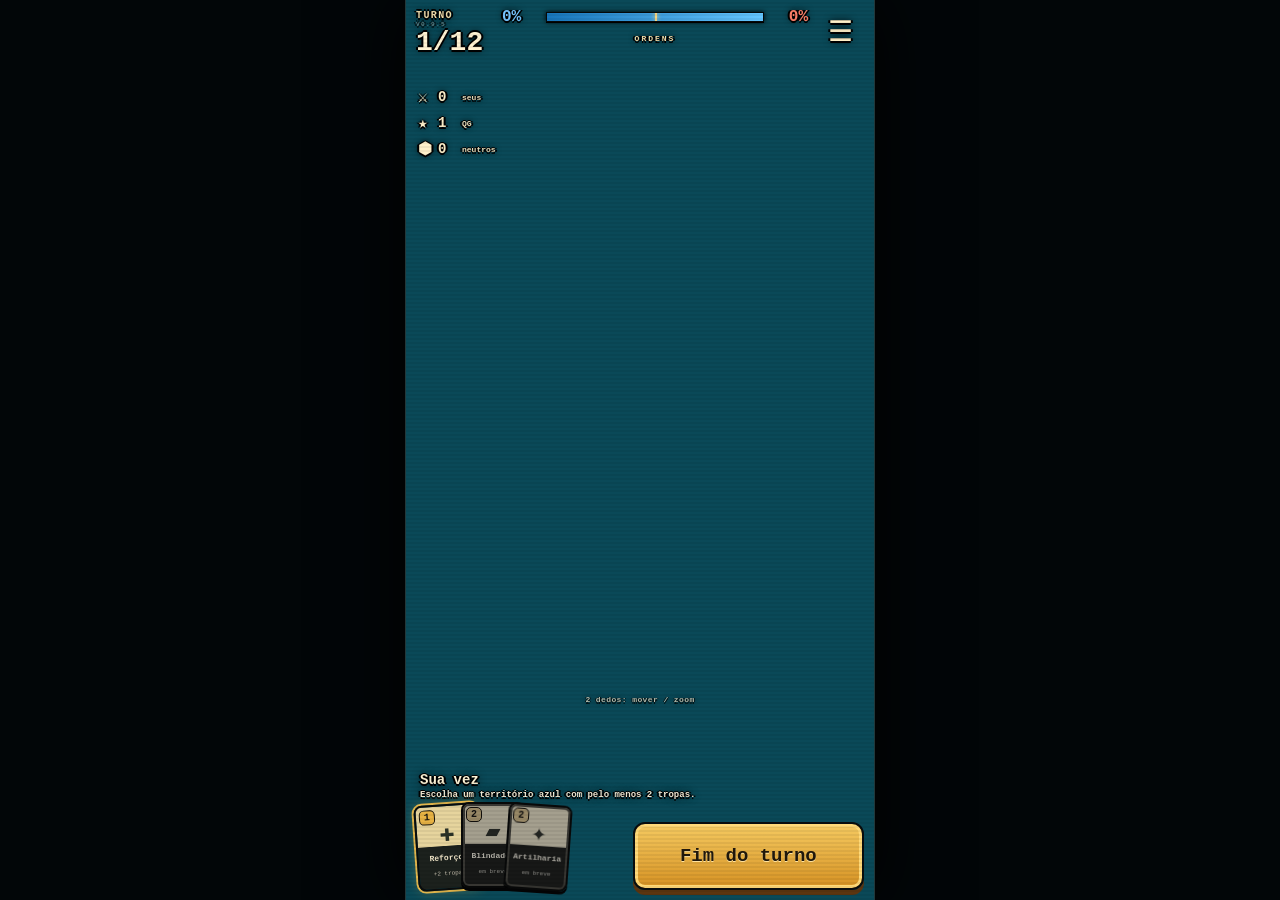
==== commit 05ca1c37: "V0.9.5: publicar correção definitiva do mapa" ====
--- a/index.html
+++ b/index.html
@@ -4,17 +4,17 @@
   <meta charset="utf-8" />
   <meta name="viewport" content="width=device-width, initial-scale=1, viewport-fit=cover" />
   <meta name="theme-color" content="#07141a" />
-  <title>FronteiraTurno — V0.9.4</title>
-  <link rel="stylesheet" href="./styles/main.css?v=0.9.4" />
-  <link rel="stylesheet" href="./styles/hud-lite.css?v=0.9.4" />
-  <link rel="stylesheet" href="./styles/map-v07.css?v=0.9.4" />
-  <link rel="stylesheet" href="./styles/map-v071.css?v=0.9.4" />
-  <link rel="stylesheet" href="./styles/map-v08.css?v=0.9.4" />
-  <link rel="stylesheet" href="./styles/map-v081.css?v=0.9.4" />
-  <link rel="stylesheet" href="./styles/map-v082.css?v=0.9.4" />
-  <link rel="stylesheet" href="./styles/map-v09.css?v=0.9.4" />
-  <link rel="stylesheet" href="./styles/map-v091.css?v=0.9.4" />
-  <link rel="stylesheet" href="./styles/map-v092.css?v=0.9.4" />
+  <title>FronteiraTurno — V0.9.5</title>
+  <link rel="stylesheet" href="./styles/main.css?v=0.9.5" />
+  <link rel="stylesheet" href="./styles/hud-lite.css?v=0.9.5" />
+  <link rel="stylesheet" href="./styles/map-v07.css?v=0.9.5" />
+  <link rel="stylesheet" href="./styles/map-v071.css?v=0.9.5" />
+  <link rel="stylesheet" href="./styles/map-v08.css?v=0.9.5" />
+  <link rel="stylesheet" href="./styles/map-v081.css?v=0.9.5" />
+  <link rel="stylesheet" href="./styles/map-v082.css?v=0.9.5" />
+  <link rel="stylesheet" href="./styles/map-v09.css?v=0.9.5" />
+  <link rel="stylesheet" href="./styles/map-v091.css?v=0.9.5" />
+  <link rel="stylesheet" href="./styles/map-v092.css?v=0.9.5" />
 </head>
 <body>
   <main class="game-shell" id="game">
@@ -27,7 +27,7 @@
 
     <header class="hud-top" id="hudTop">
       <section class="turn-card">
-        <span>TURNO <em class="build-id">V0.9.4</em></span>
+        <span>TURNO <em class="build-id">V0.9.5</em></span>
         <strong id="turnLabel">1/12</strong>
       </section>
       <section class="war-meter" aria-label="Controle territorial">
@@ -68,6 +68,6 @@
 
     <div class="toast" id="toast" role="status" aria-live="polite"></div>
   </main>
-  <script type="module" src="./src/main-v094.js?v=0.9.4"></script>
+  <script type="module" src="./src/main-v095.js?v=0.9.5"></script>
 </body>
 </html>
--- a/styles/map-v092.css
+++ b/styles/map-v092.css
@@ -1,4 +1,4 @@
-/* V0.9.2 — mapa-base único e estável */
-.v091-static-map{display:none!important}
-.v092-static-map{pointer-events:none;image-rendering:auto}
+/* V0.9.5 — usar diretamente o raster estático reconstruído pelo renderer */
+.v091-static-map{display:block!important;pointer-events:none;image-rendering:auto}
+.v092-static-map{display:none!important}
 .v091-environment{display:none!important}
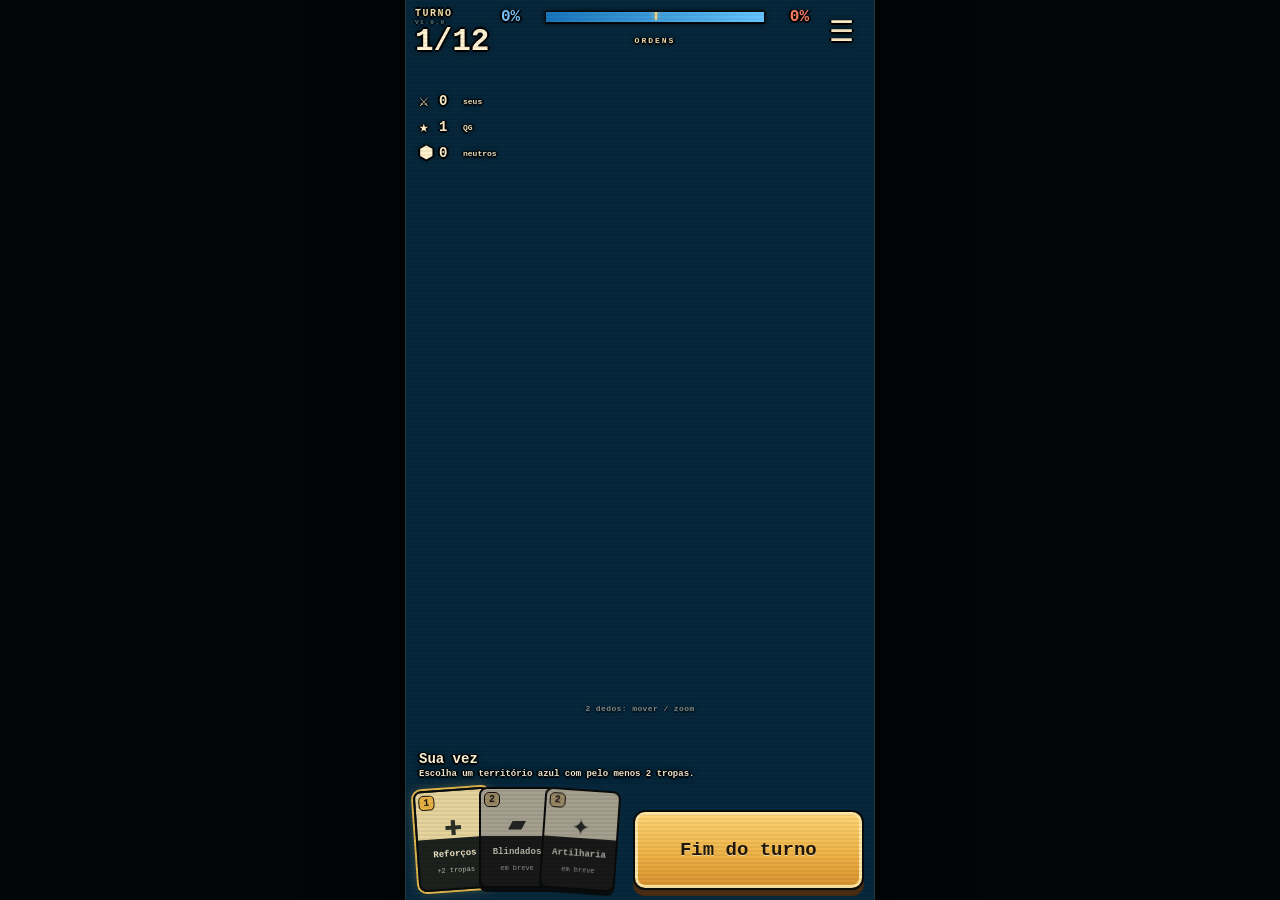
==== commit b8a8b07d: "V1.0.0: mapa ilustrado de referência com 21 partições interativas e HUD mobile" ====
--- a/index.html
+++ b/index.html
@@ -4,17 +4,19 @@
   <meta charset="utf-8" />
   <meta name="viewport" content="width=device-width, initial-scale=1, viewport-fit=cover" />
   <meta name="theme-color" content="#07141a" />
-  <title>FronteiraTurno — V0.9.5</title>
-  <link rel="stylesheet" href="./styles/main.css?v=0.9.5" />
-  <link rel="stylesheet" href="./styles/hud-lite.css?v=0.9.5" />
-  <link rel="stylesheet" href="./styles/map-v07.css?v=0.9.5" />
-  <link rel="stylesheet" href="./styles/map-v071.css?v=0.9.5" />
-  <link rel="stylesheet" href="./styles/map-v08.css?v=0.9.5" />
-  <link rel="stylesheet" href="./styles/map-v081.css?v=0.9.5" />
-  <link rel="stylesheet" href="./styles/map-v082.css?v=0.9.5" />
-  <link rel="stylesheet" href="./styles/map-v09.css?v=0.9.5" />
-  <link rel="stylesheet" href="./styles/map-v091.css?v=0.9.5" />
-  <link rel="stylesheet" href="./styles/map-v092.css?v=0.9.5" />
+  <title>FronteiraTurno — V1.0.0</title>
+  <link rel="stylesheet" href="./styles/main.css?v=1.0.0" />
+  <link rel="stylesheet" href="./styles/hud-lite.css?v=1.0.0" />
+  <link rel="stylesheet" href="./styles/map-v07.css?v=1.0.0" />
+  <link rel="stylesheet" href="./styles/map-v071.css?v=1.0.0" />
+  <link rel="stylesheet" href="./styles/map-v08.css?v=1.0.0" />
+  <link rel="stylesheet" href="./styles/map-v081.css?v=1.0.0" />
+  <link rel="stylesheet" href="./styles/map-v082.css?v=1.0.0" />
+  <link rel="stylesheet" href="./styles/map-v09.css?v=1.0.0" />
+  <link rel="stylesheet" href="./styles/map-v091.css?v=1.0.0" />
+  <link rel="stylesheet" href="./styles/map-v092.css?v=1.0.0" />
+  <link rel="stylesheet" href="./styles/reference-v100.css?v=1.0.0" />
+  <link rel="preload" as="image" type="image/webp" href="./assets/map/reference/island-playable-v100.webp?v=1.0.0" />
 </head>
 <body>
   <main class="game-shell" id="game">
@@ -27,7 +29,7 @@
 
     <header class="hud-top" id="hudTop">
       <section class="turn-card">
-        <span>TURNO <em class="build-id">V0.9.5</em></span>
+        <span>TURNO <em class="build-id">V1.0.0</em></span>
         <strong id="turnLabel">1/12</strong>
       </section>
       <section class="war-meter" aria-label="Controle territorial">
@@ -68,6 +70,6 @@
 
     <div class="toast" id="toast" role="status" aria-live="polite"></div>
   </main>
-  <script type="module" src="./src/main-v095.js?v=0.9.5"></script>
+  <script type="module" src="./src/main-v100.js?v=1.0.0"></script>
 </body>
 </html>
--- a/styles/reference-v100.css
+++ b/styles/reference-v100.css
@@ -0,0 +1,45 @@
+/* FronteiraTurno V1.0.0 — referência visual aprovada, respeitando a área mobile. */
+.game-shell{background:#051d31}
+.battlefield-panel,.map-frame,.map-frame svg{background:#07283c}
+.v100-static-layer,.v100-static-map{pointer-events:none}
+.v100-static-map{image-rendering:auto}
+.v100-interaction-layer .v09-hit-shape{pointer-events:all;cursor:pointer}
+.v100-owner-tint{pointer-events:none;opacity:1!important;mix-blend-mode:multiply}
+.v100-border{
+  fill:none;stroke-width:1.4;opacity:.07;
+  vector-effect:non-scaling-stroke;stroke-linecap:round;stroke-linejoin:round;
+}
+.v100-border.captured{opacity:.94;stroke-width:3.1;paint-order:stroke}
+.v100-border.selected{stroke:#ffe9a6!important;stroke-width:4;opacity:1}
+.v100-border.valid-target:not(.selected){stroke:#ffe9a6;stroke-width:2.8;opacity:.95;stroke-dasharray:6 4;animation:none}
+.v100-badge-layer .troop-badge{stroke:#081015;stroke-width:2;filter:none}
+.v100-badge-layer .troop-text{fill:#f8f6ee;font-weight:900;paint-order:stroke;stroke:#0a1519;stroke-width:1.1}
+/* A arte já traz QGs pintados; o único elemento dinâmico sobre eles é a tropa. */
+.v100-badge-layer .hq-star{display:none}
+.v100-frontline-layer{display:none}
+.v091-environment{display:none!important}
+.hud-top{top:max(3px,env(safe-area-inset-top));padding:3px 4px 5px;left:5px;right:5px}
+.turn-card span{font-size:10px;letter-spacing:1.5px}
+.turn-card strong{font-size:31px}
+.war-meter{padding-top:3px!important}
+.war-bar{height:12px}
+.orders-wrap{margin-top:5px}
+.orders i{height:7px;width:27px}
+.objective-strip{top:90px;left:13px;gap:4px}
+.objective-strip>div>b{font-size:14px}
+.bottom-dock{bottom:max(10px,env(safe-area-inset-bottom));gap:10px}
+.card{height:101px;width:76px;margin-right:-13px;box-shadow:0 4px 0 #03111a}
+.card .art{height:46px;font-size:30px}
+.card strong{font-size:9px}
+.card small{font-size:7px}
+.end-turn{min-height:80px;border-radius:12px;background:linear-gradient(#ffd779,#efb448 55%,#d8912f);font-size:19px;box-shadow:inset 0 0 0 3px #ffe6a4,0 6px 0 #4b2d13}
+.action-panel{bottom:119px;left:13px;right:13px}
+.gesture-hint{bottom:185px;opacity:.52}
+@media(max-width:360px){
+  .turn-card strong{font-size:26px}
+  .objective-strip{top:83px}
+  .card{width:67px;height:91px;margin-right:-14px}
+  .end-turn{min-height:71px;font-size:17px}
+  .action-panel{bottom:107px}
+}
+@media(prefers-reduced-motion:reduce){.v100-border{animation:none}}
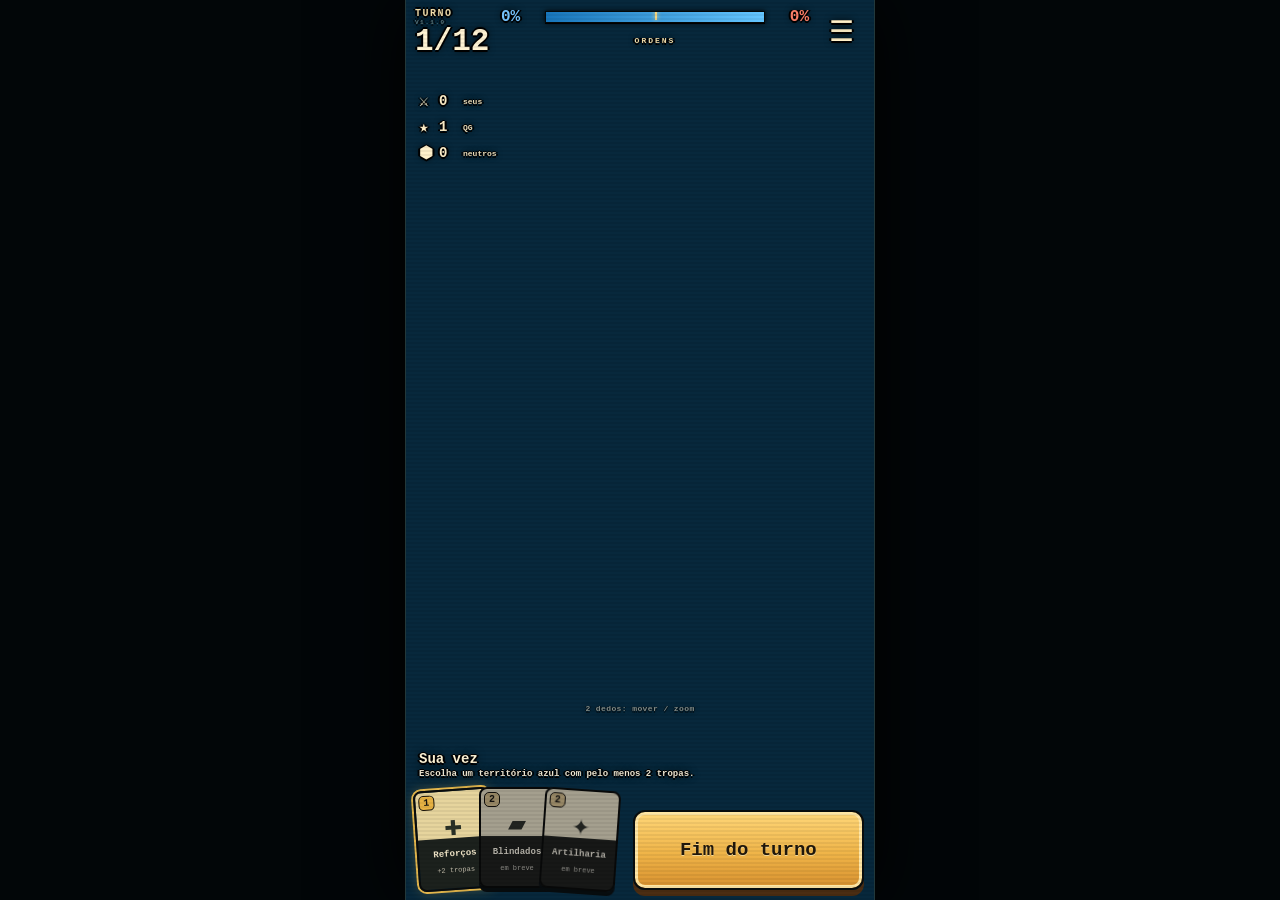
==== commit 3c766701: "V1.1.0: ativar mapa modular de 3 regiões com fallback mobile" ====
--- a/index.html
+++ b/index.html
@@ -4,19 +4,20 @@
   <meta charset="utf-8" />
   <meta name="viewport" content="width=device-width, initial-scale=1, viewport-fit=cover" />
   <meta name="theme-color" content="#07141a" />
-  <title>FronteiraTurno — V1.0.0</title>
-  <link rel="stylesheet" href="./styles/main.css?v=1.0.0" />
-  <link rel="stylesheet" href="./styles/hud-lite.css?v=1.0.0" />
-  <link rel="stylesheet" href="./styles/map-v07.css?v=1.0.0" />
-  <link rel="stylesheet" href="./styles/map-v071.css?v=1.0.0" />
-  <link rel="stylesheet" href="./styles/map-v08.css?v=1.0.0" />
-  <link rel="stylesheet" href="./styles/map-v081.css?v=1.0.0" />
-  <link rel="stylesheet" href="./styles/map-v082.css?v=1.0.0" />
-  <link rel="stylesheet" href="./styles/map-v09.css?v=1.0.0" />
-  <link rel="stylesheet" href="./styles/map-v091.css?v=1.0.0" />
-  <link rel="stylesheet" href="./styles/map-v092.css?v=1.0.0" />
-  <link rel="stylesheet" href="./styles/reference-v100.css?v=1.0.0" />
-  <link rel="preload" as="image" type="image/webp" href="./assets/map/reference/island-playable-v100.webp?v=1.0.0" />
+  <title>FronteiraTurno — V1.1.0</title>
+  <link rel="stylesheet" href="./styles/main.css?v=1.1.0" />
+  <link rel="stylesheet" href="./styles/hud-lite.css?v=1.1.0" />
+  <link rel="stylesheet" href="./styles/map-v07.css?v=1.1.0" />
+  <link rel="stylesheet" href="./styles/map-v071.css?v=1.1.0" />
+  <link rel="stylesheet" href="./styles/map-v08.css?v=1.1.0" />
+  <link rel="stylesheet" href="./styles/map-v081.css?v=1.1.0" />
+  <link rel="stylesheet" href="./styles/map-v082.css?v=1.1.0" />
+  <link rel="stylesheet" href="./styles/map-v09.css?v=1.1.0" />
+  <link rel="stylesheet" href="./styles/map-v091.css?v=1.1.0" />
+  <link rel="stylesheet" href="./styles/map-v092.css?v=1.1.0" />
+  <link rel="stylesheet" href="./styles/reference-v100.css?v=1.1.0" />
+  <link rel="stylesheet" href="./styles/pilot-v110.css?v=1.1.0" />
+  <link rel="preload" as="image" type="image/webp" href="./assets/map/reference/island-playable-v100.webp?v=1.1.0" />
 </head>
 <body>
   <main class="game-shell" id="game">
@@ -29,7 +30,7 @@
 
     <header class="hud-top" id="hudTop">
       <section class="turn-card">
-        <span>TURNO <em class="build-id">V1.0.0</em></span>
+        <span>TURNO <em class="build-id">V1.1.0</em></span>
         <strong id="turnLabel">1/12</strong>
       </section>
       <section class="war-meter" aria-label="Controle territorial">
@@ -70,6 +71,6 @@
 
     <div class="toast" id="toast" role="status" aria-live="polite"></div>
   </main>
-  <script type="module" src="./src/main-v100.js?v=1.0.0"></script>
+  <script type="module" src="./src/main-v110.js?v=1.1.0"></script>
 </body>
 </html>
--- a/styles/pilot-v110.css
+++ b/styles/pilot-v110.css
@@ -0,0 +1,2 @@
+/* V1.1.0 — cada região de prova é um arquivo WebP independente. */
+.v110-terrain-tiles,.v110-terrain-tiles image{pointer-events:none!important;image-rendering:auto}
